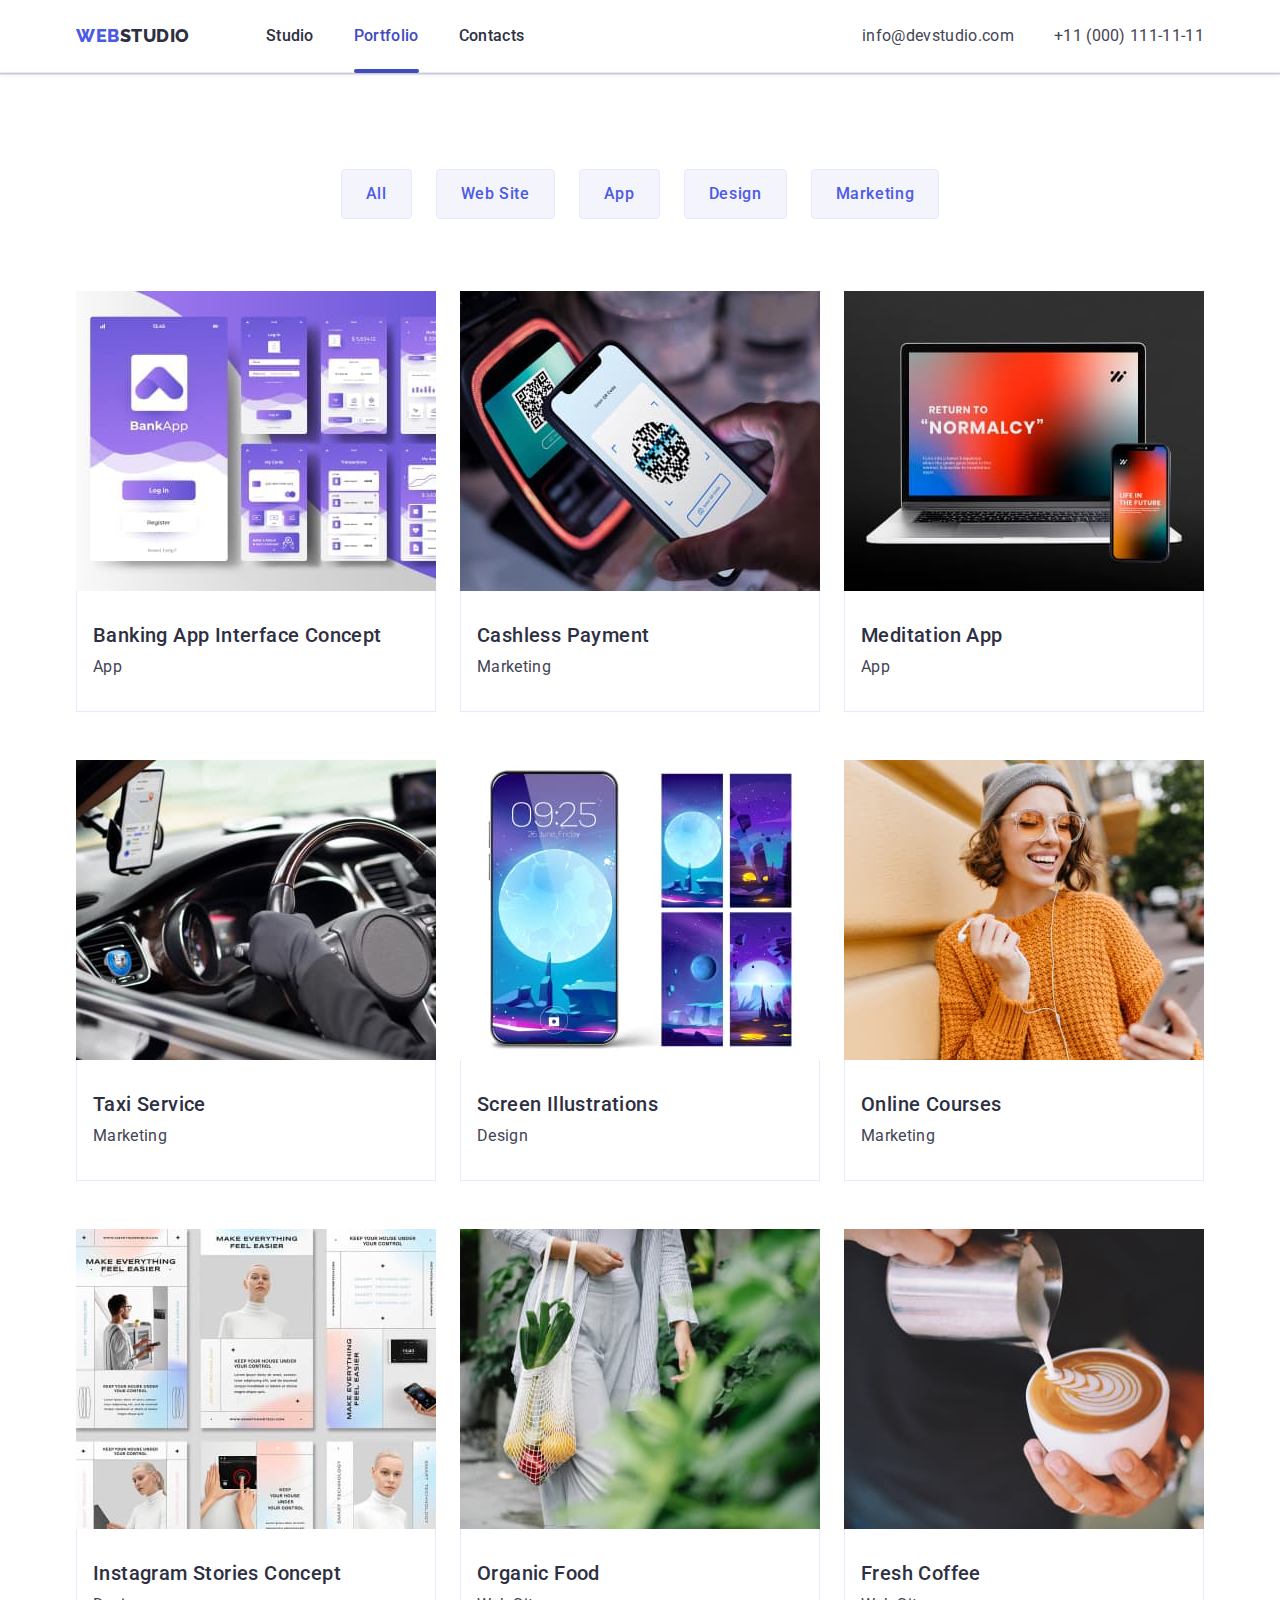
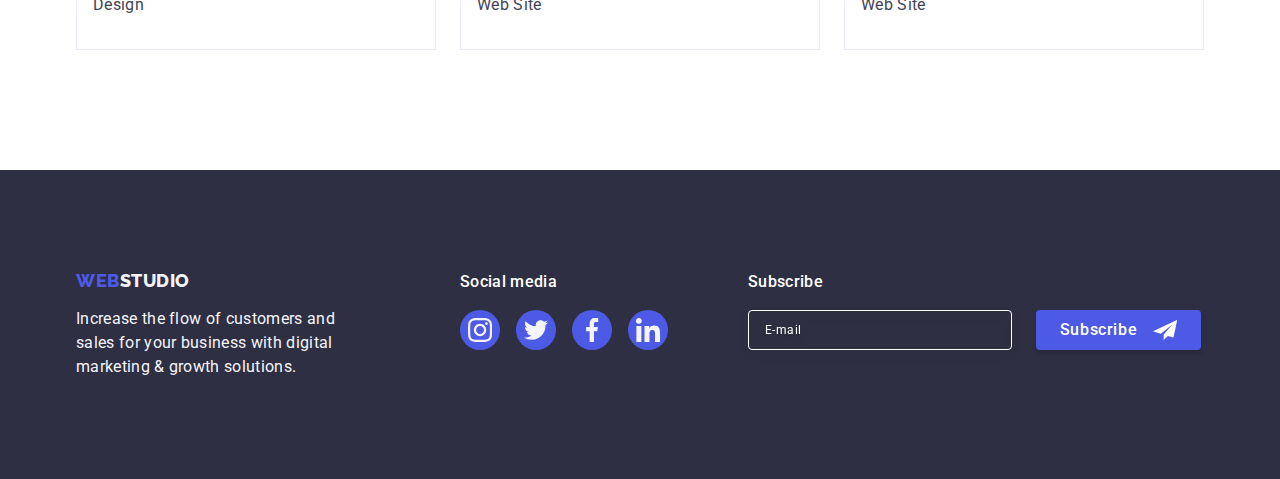
==== portfolio.html @ ffbe1a9c "Initial commit" ====
<!DOCTYPE html>
<html lang="en">
  <head>
    <meta charset="UTF-8" />
    <meta http-equiv="X-UA-Compatible" content="IE=edge" />
    <meta name="viewport" content="width=device-width, initial-scale=1.0" />
    <link rel="preconnect" href="https://fonts.googleapis.com" />
    <link rel="preconnect" href="https://fonts.gstatic.com" crossorigin />
    <link
      href="https://fonts.googleapis.com/css2?family=Raleway:wght@800&family=Roboto:wght@400;500;700&display=swap"
      rel="stylesheet"
    />
    <title>Document</title>
    <link
      rel="stylesheet"
      href="https://cdnjs.cloudflare.com/ajax/libs/modern-normalize/1.0.0/modern-normalize.min.css"
    />
    <link rel="stylesheet" href="./css/style.css" />
  </head>
  <body>
    <!-- Header -->
    <header class="page-header">
      <div class="header-container container">
        <nav class="menu-nav">
          <a href="./index.html" class="logo link"
            >Web<span class="logo-right-part">Studio</span></a
          >
          <ul class="menu list">
            <li>
              <a href="./index.html" class="nav-list link">Studio</a>
            </li>
            <li>
              <a href="./portfolio.html" class="nav-list link active-page"
                >Portfolio</a
              >
            </li>
            <li>
              <a href="" class="nav-list link">Contacts</a>
            </li>
          </ul>
        </nav>
        <!-- Address Contacts -->
        <address class="address-nav-list">
          <ul class="address-menu list">
            <li>
              <a href="mailto:info@devstudio.com" class="address-nav-link link"
                >info@devstudio.com</a
              >
            </li>
            <li>
              <a href="tel:+110001111111" class="address-nav-link link"
                >+11 (000) 111-11-11</a
              >
            </li>
          </ul>
        </address>
      </div>
    </header>

    <!-- Main content -->
    <main>
      <!-- Portfolio main section -->
      <section class="main-section">
        <div class="container">
          <h1 class="visually-hidden">Our Projects</h1>
          <ul class="list list-btn">
            <li>
              <button type="button" class="portfolio-button">All</button>
            </li>
            <li>
              <button type="button" class="portfolio-button">Web Site</button>
            </li>
            <li>
              <button type="button" class="portfolio-button">App</button>
            </li>
            <li>
              <button type="button" class="portfolio-button">Design</button>
            </li>
            <li>
              <button type="button" class="portfolio-button">Marketing</button>
            </li>
          </ul>
          <ul class="projects-list list">
            <li class="portfolio-project-card">
              <a class="project-list link" href="">
                <div class="portfolio-project-card-img-container">
                  <img
                    src="./images/portfolio-1-bank-app-photo.jpg"
                    alt="Banking App Interface Concept"
                    width="360"
                  />
                  <p class="portfolio-project-card-img-overlay">
                    14 Stylish and User-Friendly App Design Concepts · Task
                    Manager App · Calorie Tracker App · Exotic Fruit Ecommerce
                    App · Cloud Storage App
                  </p>
                </div>

                <div class="portfolio-project-card-container">
                  <h2 class="project-title">Banking App Interface Concept</h2>
                  <p class="project-desc">App</p>
                </div>
              </a>
            </li>
            <li class="portfolio-project-card">
              <a class="project-list link" href="">
                <div class="portfolio-project-card-img-container">
                  <img
                    src="./images/portfolio-2-cashless-payment-photo.jpg"
                    alt="Cashless payment"
                    width="360"
                  />
                  <p class="portfolio-project-card-img-overlay">
                    14 Stylish and User-Friendly App Design Concepts · Task
                    Manager App · Calorie Tracker App · Exotic Fruit Ecommerce
                    App · Cloud Storage App
                  </p>
                </div>

                <div class="portfolio-project-card-container">
                  <h2 class="project-title">Cashless Payment</h2>
                  <p class="project-desc">Marketing</p>
                </div>
              </a>
            </li>
            <li class="portfolio-project-card">
              <a class="project-list link" href="">
                <div class="portfolio-project-card-img-container">
                  <img
                    src="./images/portfolio-3-meditation-app-photo.jpg"
                    alt="Meditation app"
                    width="360"
                  />
                  <p class="portfolio-project-card-img-overlay">
                    14 Stylish and User-Friendly App Design Concepts · Task
                    Manager App · Calorie Tracker App · Exotic Fruit Ecommerce
                    App · Cloud Storage App
                  </p>
                </div>

                <div class="portfolio-project-card-container">
                  <h2 class="project-title">Meditation App</h2>
                  <p class="project-desc">App</p>
                </div>
              </a>
            </li>
            <li class="portfolio-project-card">
              <a class="project-list link" href="">
                <div class="portfolio-project-card-img-container">
                  <img
                    src="./images/portfolio-4-taxi-service-photo.jpg"
                    alt="Taxi service photo"
                    width="360"
                  />
                  <p class="portfolio-project-card-img-overlay">
                    14 Stylish and User-Friendly App Design Concepts · Task
                    Manager App · Calorie Tracker App · Exotic Fruit Ecommerce
                    App · Cloud Storage App
                  </p>
                </div>

                <div class="portfolio-project-card-container">
                  <h2 class="project-title">Taxi Service</h2>
                  <p class="project-desc">Marketing</p>
                </div>
              </a>
            </li>
            <li class="portfolio-project-card">
              <a class="project-list link" href="">
                <div class="portfolio-project-card-img-container">
                  <img
                    src="./images/portfolio-5-screen-illustration-photo.jpg"
                    alt="Mobile screens illustration"
                    width="360"
                  />
                  <p class="portfolio-project-card-img-overlay">
                    14 Stylish and User-Friendly App Design Concepts · Task
                    Manager App · Calorie Tracker App · Exotic Fruit Ecommerce
                    App · Cloud Storage App
                  </p>
                </div>

                <div class="portfolio-project-card-container">
                  <h2 class="project-title">Screen Illustrations</h2>
                  <p class="project-desc">Design</p>
                </div>
              </a>
            </li>
            <li class="portfolio-project-card">
              <a class="project-list link" href="">
                <div class="portfolio-project-card-img-container">
                  <img
                    src="./images/portfolio-6-online-courses-photo.jpg"
                    alt="online courses"
                    width="360"
                  />
                  <p class="portfolio-project-card-img-overlay">
                    14 Stylish and User-Friendly App Design Concepts · Task
                    Manager App · Calorie Tracker App · Exotic Fruit Ecommerce
                    App · Cloud Storage App
                  </p>
                </div>

                <div class="portfolio-project-card-container">
                  <h2 class="project-title">Online Courses</h2>
                  <p class="project-desc">Marketing</p>
                </div>
              </a>
            </li>
            <li class="portfolio-project-card">
              <a class="project-list link" href="">
                <div class="portfolio-project-card-img-container">
                  <img
                    src="./images/portfolio-7-instagram-stories-concept.jpg"
                    alt="instagram stories concept"
                    width="360"
                  />
                  <p class="portfolio-project-card-img-overlay">
                    14 Stylish and User-Friendly App Design Concepts · Task
                    Manager App · Calorie Tracker App · Exotic Fruit Ecommerce
                    App · Cloud Storage App
                  </p>
                </div>

                <div class="portfolio-project-card-container">
                  <h2 class="project-title">Instagram Stories Concept</h2>
                  <p class="project-desc">Design</p>
                </div>
              </a>
            </li>
            <li class="portfolio-project-card">
              <a class="project-list link" href="">
                <div class="portfolio-project-card-img-container">
                  <img
                    src="./images/portfolio-8-organic-food.jpg"
                    alt="Organic Food"
                    width="360"
                  />
                  <p class="portfolio-project-card-img-overlay">
                    14 Stylish and User-Friendly App Design Concepts · Task
                    Manager App · Calorie Tracker App · Exotic Fruit Ecommerce
                    App · Cloud Storage App
                  </p>
                </div>

                <div class="portfolio-project-card-container">
                  <h2 class="project-title">Organic Food</h2>
                  <p class="project-desc">Web Site</p>
                </div>
              </a>
            </li>
            <li class="portfolio-project-card">
              <a class="project-list link" href="">
                <div class="portfolio-project-card-img-container">
                  <img
                    src="./images/portfolio-9-fresh-coffee.jpg"
                    alt="Fresh Coffee"
                    width="360"
                  />
                  <p class="portfolio-project-card-img-overlay">
                    14 Stylish and User-Friendly App Design Concepts · Task
                    Manager App · Calorie Tracker App · Exotic Fruit Ecommerce
                    App · Cloud Storage App
                  </p>
                </div>

                <div class="portfolio-project-card-container">
                  <h2 class="project-title">Fresh Coffee</h2>
                  <p class="project-desc">Web Site</p>
                </div>
              </a>
            </li>
          </ul>
        </div>
      </section>
    </main>

    <!-- ========== Footer ========== -->

    <footer class="footer">
      <div class="container footer-container">
        <div class="footer-logo-div">
          <a href="./index.html" class="footer-logo logo link"
            >Web<span class="footer-logo-right-part">Studio</span></a
          >
          <p class="footer-text">
            Increase the flow of customers and sales for your business with
            digital marketing & growth solutions.
          </p>
        </div>
        <!-- ========== Footer social link =========== -->
        <div class="footer-social-media">
          <p class="footer-text-social">Social media</p>
          <ul class="footer-social-link-list list link">
            <li class="footer-social-link-item">
              <a href="" class="footer-social-link-icon">
                <svg
                  class="footer-social-icon"
                  aria-label="instagramm-icon"
                  width="24"
                  height="24"
                >
                  <use href="./images/icons.svg#icon-instagram"></use>
                </svg>
              </a>
            </li>
            <li class="footer-social-link-item">
              <a href="" class="footer-social-link-icon">
                <svg
                  class="footer-social-icon"
                  aria-label="twitter-icon"
                  width="24"
                  height="24"
                >
                  <use href="./images/icons.svg#icon-twitter"></use>
                </svg>
              </a>
            </li>
            <li class="footer-social-link-item">
              <a href="" class="footer-social-link-icon">
                <svg
                  class="footer-social-icon"
                  aria-label="facebook-icon"
                  width="24"
                  height="24"
                >
                  <use href="./images/icons.svg#icon-facebook"></use>
                </svg>
              </a>
            </li>
            <li class="footer-social-link-item">
              <a href="" class="footer-social-link-icon">
                <svg
                  class="footer-social-icon"
                  aria-label="linkedin-icon"
                  width="24"
                  height="24"
                >
                  <use href="./images/icons.svg#icon-linkedin"></use>
                </svg>
              </a>
            </li>
          </ul>
        </div>
        <div class="footer-subscribe">
          <p class="footer-subscribe-title">Subscribe</p>
          <form class="footer-subscribe-form">
            <label class="footer-subscribe-label" for="user-subscribe">
              <input
                class="footer-subscribe-input"
                type="email"
                id="user-subscribe"
                placeholder="E-mail"
                name="user-subscribe"
              />
            </label>
            <button class="button subscribe-button" type="submit">
              Subscribe
              <svg class="subscribe-button-icon" width="24" height="24">
                <use href="./images/icons.svg#icon-send"></use>
              </svg>
            </button>
          </form>
        </div>
      </div>
    </footer>
    <script src="./js/modal.js"></script>
  </body>
</html>
---- css/style.css ----
:root {
  --main-font: 'Roboto', sans-serif;
  --secondary-font: ;
  --logo-colour: #4d5ae5;
  --logo-right-part: #2e2f42;
  --nav-list-color: #2e2f42;
  --color-nav-list-hover: #404bbf;
  --color-nav-list-focus: #404bbf;
  --color-address-nav-link: #434455;
  --color-address-nav-link-hover: #404bbf;
  --color-address-nav-link-focus: #404bbf;
  --background-color: #ffffff;
  --background-color-hero: #2e2f42;
  --title-color: #2e2f42;
  --button-background-color: #f4f4fd;
  --button-text-color: #4d5ae5;
  --portfolio-button-hover-focus-color: #ffffff;
  --portfolio-button-hover-focus-background-color: #404bbf;
  --portfolio-button-boader-color: #e7e9fc;
  --icon-background-colour: #f4f4fd;
  --social-link-background-colour: #4d5ae5;
  --social-link-icon-colour: #f4f4fd;
  --customer-section-title-colour: #2e2f42;
  --customer-section-icon-color: #8e8f99;
  --footer-text-social-color: #ffffff;
  --footer-social-link-color: #f4f4fd;
  --overlay-text-color: #f4f4fd;
  --accent-color: #4d5ae5;
  --label-color: #8e8f99;
}

body {
  font-family: 'Roboto', sans-serif;
  color: var(--color-address-nav-link);
  background-color: var(--background-color);
}

* {
  margin: 0;
}
body {
  margin: 0;
  display: block;
}

.container {
  width: 1158px;
  margin: 0 auto;
  padding-left: 15px;
  padding-right: 15px;
}

img {
  display: block;
}
/*=============== Header =============== */

.page-header {
  border-bottom: 1px solid #e7e9fc;
  box-shadow: 0px 2px 1px rgba(46, 47, 66, 0.08),
    0px 1px 1px rgba(46, 47, 66, 0.16), 0px 1px 6px rgba(46, 47, 66, 0.08);
}

.header-container {
  display: flex;
  align-items: center;
  justify-content: space-between;
}

/* Logo */
.logo {
  color: var(--logo-colour);
  font-family: 'Raleway', sans-serif;
  font-weight: 800;
  font-size: 18px;
  line-height: 1.17;
  letter-spacing: 0.03em;
  text-transform: uppercase;
  margin-right: 76px;
}
.logo-right-part {
  color: var(--logo-right-part);
}

/* Navigation list */

.menu {
  display: flex;
  gap: 40px;
  padding-left: 0;
  margin-top: 0;
  margin-bottom: 0;
}

.menu-nav {
  display: flex;
  align-items: center;
}

.link {
  text-decoration: none;
}

.list {
  list-style: none;
}

.nav-list {
  display: block;
  padding: 24px 0;
  font-weight: 500;
  font-size: 16px;
  line-height: 1.5;
  letter-spacing: 0.02em;
  color: var(--nav-list-color);
  transition: color 250ms cubic-bezier(0.4, 0, 0.2, 1);
}

.nav-list:hover {
  color: var(--color-nav-list-hover);
}

.nav-list:focus {
  color: var(--color-nav-list-focus);
}
.active-page {
  position: relative;
  color: #404bbf;
  transition: color 250ms cubic-bezier(0.4, 0, 0.2, 1);
}
.active-page::after {
  position: absolute;
  content: '';
  display: block;
  background-color: #404bbf;
  height: 4px;
  width: 100%;
  border-radius: 2px;
  left: 0;
  height: 4px;
  bottom: -1px;
}

/* Address navigation section */

.address-nav-list {
  font-style: normal;
  margin-left: auto;
}

.address-menu {
  display: flex;
  gap: 40px;
  margin-top: 0;
  margin-bottom: 0;
  padding-left: 0;
}

.address-nav-link {
  font-size: 16px;
  line-height: 1.5;
  letter-spacing: 0.02em;
  color: var(--color-address-nav-link);
  transition: color 250ms cubic-bezier(0.4, 0, 0.2, 1);
}

.address-nav-link:hover {
  color: var(--color-address-nav-link-hover);
}

.address-nav-link:focus {
  color: var(--color-address-nav-link-focus);
}

/* =========== MAIN CONTENT START========== */

/* ----- Hero section 1 start ----- */
.hero-section {
  background-color: var(--background-color-hero);
  padding: 188px 0;
  background-image: linear-gradient(
      rgba(46, 47, 66, 0.7),
      rgba(46, 47, 66, 0.7)
    ),
    url(../images/people-office.jpg);
  max-width: 1440px;
  background-repeat: no-repeat;
  background-position: center;
  background-size: cover;
  margin-left: auto;
  margin-right: auto;
}
.main-title {
  max-width: 496px;
  font-size: 56px;
  line-height: 1.07;
  text-align: center;
  letter-spacing: 0.02em;
  color: #ffffff;
  margin-left: auto;
  margin-right: auto;
  margin-top: 0;
  margin-bottom: 48px;
}
.button {
  display: block;
  margin: auto;
  min-width: 169px;
  height: 56px;
  border: none;
  background-color: #4d5ae5;
  border-radius: 4px;
  box-shadow: 0px 4px 4px rgba(0, 0, 0, 0.15);
  font-family: 'Roboto', sans-serif;
  font-weight: 500;
  font-size: 16px;
  line-height: 1.5;
  letter-spacing: 0.04em;
  color: #ffffff;
  cursor: pointer;
  transition: background-color 250ms cubic-bezier(0.4, 0, 0.2, 1);
}

.button:hover,
.button:focus {
  background-color: #404bbf;
}

/* ========== Section 2 - start ========== */

.visually-hidden {
  position: absolute;
  width: 1px;
  height: 1px;
  margin: -1px;
  border: 0;
  padding: 0;
  white-space: nowrap;
  clip-path: inset(100%);
  clip: rect(0 0 0 0);
  overflow: hidden;
}
.features {
  padding: 120px 0;
  gap: 24px;
}

.features-list {
  display: flex;
  padding: 0;
  gap: 24px;
  justify-content: center;
  margin: auto;
}

.feature-list {
  margin-bottom: 8px;
  font-weight: 500;
  font-size: 20px;
  line-height: 1.2;
  letter-spacing: 0.02em;
  color: var(--title-color);
}

.feature-list-desc {
  line-height: 1.5;
  letter-spacing: 0.02em;
}

.feature-list-text-width {
  width: calc((100% - 48px) / 3);
}

.features-list-icon {
  display: flex;
  align-items: center;
  justify-content: center;
  height: 112px;
  margin-bottom: 8px;
  border-radius: 4px;
  background-color: var(--icon-background-colour);
}

/* ========== Section 3 - start ==========*/
.work-examples {
  padding-bottom: 120px;
}
.what-are-we-doing {
  margin-bottom: 72px;
  margin-top: 0;
  font-size: 36px;
  line-height: 1.11;
  text-align: center;
  letter-spacing: 0.02em;
  text-transform: capitalize;
  color: var(--title-color);
}
.work-examples-list {
  display: flex;
  gap: 24px;
  margin-top: 0;
  padding-left: 0;
  margin-bottom: 0;
}

.work-example-list-width {
  width: calc((100% - 48px) / 3);
}

/* ========== Section 4 - start ========== */
.team {
  display: flex;
  gap: 24px;
}

.section-team-list {
  background-color: #f4f4fd;
  padding: 120px 0;
}
.section-header-title {
  margin-bottom: 72px;
  margin-top: 0;
  font-size: 36px;
  line-height: 1.11;
  text-align: center;
  letter-spacing: 0.02em;
  text-transform: capitalize;
  color: var(--title-color);
}
.team-list-title {
  text-align: center;
  margin-bottom: 8px;
  font-weight: 500;
  font-size: 20px;
  line-height: 1.2;
  letter-spacing: 0.02em;
  color: var(--title-color);
}

.team {
  padding-left: 0;
  margin-top: 0;
  margin-bottom: 0;
}
.team-list {
  background-color: #ffffff;
  border-radius: 0px 0px 4px 4px;
  flex-basis: calc((100% - 72px) / 4);
  box-shadow: 0px 1px 6px rgba(46, 47, 66, 0.08),
    0px 1px 1px rgba(46, 47, 66, 0.16), 0px 2px 1px rgba(46, 47, 66, 0.08);
}

.title-text {
  padding: 32px 0;
}
.team-list-text {
  text-align: center;
  font-size: 16px;
  line-height: 1.5;
  letter-spacing: 0.02em;
}

/*  ul  */
.social-link-list {
  display: flex;
  margin-top: 8px;
  margin-bottom: 0;
  padding-left: 0;
  align-items: center;
  justify-content: center;
  gap: 24px;
}
/* li  */
.social-link-item {
  width: 40px;
  height: 40px;
}

/* a href */
.social-link-icon {
  display: block;
  width: 100%;
  height: 100%;
  background-color: #4d5ae5;
  border-radius: 50%;
  display: flex;
  align-items: center;
  justify-content: center;
  transition: background-color 250ms cubic-bezier(0.4, 0, 0.2, 1);
}
.social-link-icon:hover {
  background-color: #404bbf;
}
.social-link-icon:focus {
  background-color: #404bbf;
}
/* svg */
.social-icon {
  fill: var(--social-link-icon-colour);
}

/* ========== Section 5 - start ========== */

.customer-section {
  padding-top: 120px;
  padding-bottom: 120px;
}

.customer-section-title {
  font-size: 36px;
  font-weight: 700;
  line-height: 1.1;
  color: var(--customer-section-title-colour);
  margin-bottom: 72px;
  text-align: center;
}
/* --- ul --- */
.customers-list {
  display: flex;
  padding-left: 0;
  gap: 24px;
}

/* --- li --- */
.customer-item {
  width: calc((100% - 120px) / 6);
  height: 88px;
}

/* --- a href --- */
.customer-link-icon {
  display: flex;
  width: 100%;
  height: 100%;
  border: 1px solid #8e8f99;
  border-radius: 4px;
  align-items: center;
  justify-content: center;
  color: var(--customer-section-icon-color);
  transition: border-color 250ms cubic-bezier(0.4, 0, 0.2, 1),
    color 250ms cubic-bezier(0.4, 0, 0.2, 1);
}

.customer-link-icon:hover,
.customer-link-icon:focus {
  border-color: #404bbf;
  color: #404bbf;
}

.customer-icon {
  fill: currentColor;
}
/* ========== Section 5 - end ========== */

/* ============ FOOTER START ========== */
.footer {
  padding: 100px 0;
  background-color: var(--background-color-hero);
  margin-top: 0;
  margin-bottom: 0;
}

.footer-container {
  display: flex;
  align-items: baseline;
}
.footer-logo-right-part {
  color: var(--button-background-color);
}

/* --- logo div --- */
.footer-logo-div {
  margin-right: 120px;
}
.footer-logo {
  display: inline-block;
  margin-bottom: 16px;
  margin-right: 0;
}
.footer-text {
  color: var(--button-background-color);
  font-size: 16px;
  line-height: 24px;
  letter-spacing: 0.02em;
  max-width: 264px;
  margin-top: 0;
  margin-bottom: 0;
}
.footer-social-media {
  margin-right: 80px;
}
.footer-text-social {
  font-weight: 500;
  color: var(--footer-text-social-color);
  margin-bottom: 16px;
  line-height: 1.5;
  letter-spacing: 0.02em;
}

.footer-social-link-icon {
  width: 100%;
  height: 100%;
  background-color: #4d5ae5;
  border-radius: 50%;
  display: flex;
  align-items: center;
  justify-content: center;
  transition: background-color 250ms cubic-bezier(0.4, 0, 0.2, 1);
}

.footer-social-link-icon:hover,
.footer-social-link-icon:focus {
  background-color: #31d0aa;
}

.footer-social-link-list {
  display: flex;
  margin-bottom: 0;
  padding-left: 0;
  align-items: center;
  justify-content: center;
  gap: 16px;
}

.footer-social-link-item {
  height: 40px;
  width: 40px;
}

.footer-social-icon {
  fill: var(--footer-social-link-color);
}
.footer-subscribe-title {
  margin-bottom: 16px;
  font-weight: 500;
  font-size: 16px;
  line-height: 1.5;
  letter-spacing: 0.02em;
  color: var(--background-color);
}
.footer-subscribe-form {
  display: flex;
}
.footer-subscribe-label {
  margin-right: 24px;
}
.footer-subscribe-input {
  width: 264px;
  height: 40px;
  border: 1px solid #ffffff;
  background-color: transparent;
  font-size: 12px;
  line-height: 1.5;
  letter-spacing: 0.04em;
  padding-left: 16px;
  filter: drop-shadow(0px 4px 4px rgba(0, 0, 0, 0.15));
  border-radius: 4px;
  color: var(--background-color);
}
.footer-subscribe-input::placeholder {
  color: var(--background-color);
}
.subscribe-button {
  min-width: 165px;
  height: 40px;
  display: flex;
  justify-content: center;
  align-items: center;
}
.subscribe-button-icon {
  margin-left: 16px;
}
/* ============ FOOTER END ========== */

/* =========== MODAL WINDOW START =========== */
.backdrop {
  position: fixed;
  top: 0;
  left: 0;
  width: 100%;
  height: 100%;
  background-color: rgba(46, 47, 66, 0.4);
  transition: opacity 250ms cubic-bezier(0.4, 0, 0.2, 1),
    visibility 250ms cubic-bezier(0.4, 0, 0.2, 1);
}

.is-hidden {
  opacity: 0;
  visibility: hidden;
  pointer-events: none;
}
.modal {
  width: 408px;
  min-height: 576px;
  padding: 72px 24px 24px 24px;
  background-color: #fcfcfc;
  position: absolute;
  top: 50%;
  left: 50%;
  transform: translate(-50%, -50%);
  box-shadow: 0px 1px 1px rgba(0, 0, 0, 0.14), 0px 1px 3px rgba(0, 0, 0, 0.12),
    0px 2px 1px rgba(0, 0, 0, 0.2);
  border-radius: 4px;
  transition: transform 250ms cubic-bezier(0.4, 0, 0.2, 1);
}
.modal-close-btn {
  background-color: #e7e9fc;
  position: absolute;
  top: 24px;
  right: 24px;
  width: 24px;
  height: 24px;
  border-radius: 50%;
  display: flex;
  align-items: center;
  justify-content: center;
  border: 1px solid rgba(0, 0, 0, 0.1);
  padding: 0;
  cursor: pointer;
  transition: background-color 250ms cubic-bezier(0.4, 0, 0.2, 1),
    border 250ms cubic-bezier(0.4, 0, 0.2, 1);
}

.modal-close-btn:hover,
.modal-close-btn:focus {
  background-color: #404bbf;
  border: none;
  fill: #ffffff;
}

.modal-close-icon {
  transition: fill 250ms cubic-bezier(0.4, 0, 0.2, 1);
}

.form-title {
  font-family: 'Roboto';
  font-style: normal;
  font-weight: 500;
  font-size: 16px;
  line-height: 24px;
  text-align: center;
  letter-spacing: 0.02em;
  color: #2e2f42;
  margin-bottom: 16px;
}

.form-wrapper {
  margin-bottom: 8px;
}

.form-label {
  font-size: 12px;
  line-height: 1.17;
  letter-spacing: 0.04em;
  color: var(--label-color);
  display: block;
  margin-bottom: 4px;
}

.input-wrapper {
  position: relative;
}
.form-input {
  width: 100%;
  height: 40px;
  border: 1px solid rgba(46, 47, 66, 0.4);
  border-radius: 4px;
  padding-left: 38px;
  background-color: transparent;
  outline: transparent;
  transition: border-color 250ms cubic-bezier(0.4, 0, 0.2, 1);
}

.form-input:focus {
  border-color: #4d5ae5;
}
.form-icon {
  position: absolute;
  top: 50%;
  left: 16px;
  fill: #2e2f42;
  transform: translateY(-50%);
  transition: fill 250ms cubic-bezier(0.4, 0, 0.2, 1);
}
.form-input:focus + .form-icon {
  fill: var(--accent-color);
}

.comment-wrapper {
  margin-bottom: 16px;
}

.textarea {
  display: block;
  width: 100%;
  height: 120px;
  font-size: 12px;
  line-height: 1.17;
  letter-spacing: 0.04em;
  color: rgba(46, 47, 66, 0.4);
  border: 1px solid rgba(46, 47, 66, 0.2);
  border-radius: 4px;
  background-color: transparent;
  padding: 8px 16px;
  outline: transparent;
  resize: none;
  transition: border-color 250ms cubic-bezier(0.4, 0, 0.2, 1);
}
.textarea:focus {
  border-color: var(--accent-color);
}
.checkbox-wrapper {
  margin-bottom: 24px;
}

.checkbox-label {
  font-size: 12px;
  line-height: 1.17;
  letter-spacing: 0.04em;
  color: var(--label-color);
}
.fake-checkbox {
  display: inline-flex;
  width: 16px;
  height: 16px;
  border: 1px solid rgba(46, 47, 66, 0.4);
  border-radius: 2px;
  align-items: center;
  justify-content: center;
  fill: transparent;
  padding: 3px 4px;
  margin-right: 8px;
}

.checkbox-icon {
  width: 10px;
  height: 8px;
}

.checkbox:checked + .checkbox-label > .fake-checkbox {
  background-color: var(--color-address-nav-link-focus);
  border: none;
  fill: var(--background-color);
  border-color: var(--color-address-nav-link-focus);
}

.policy-link {
  color: var(--accent-color);
}

/* =========== MODAL WINDOW END =========== */

/* ============== PORTFOLIO START ==============  */

.list-btn {
  display: flex;
  margin-bottom: 72px;
  justify-content: center;
  gap: 24px;
  padding-left: 0;
  margin-top: 0;
}
.main-section {
  padding: 96px 0 120px;
}

.projects-list {
  display: flex;
  flex-wrap: wrap;
  margin-top: 0;
  margin-bottom: 0;
  column-gap: 24px;
  padding-left: 0;
  row-gap: 48px;
}

.project-list {
  display: block;
  transition: box-shadow 250ms cubic-bezier(0.4, 0, 0.2, 1);
}

.project-list:hover,
.project-list:focus {
  box-shadow: 0px 1px 6px rgba(46, 47, 66, 0.08),
    0px 1px 1px rgba(46, 47, 66, 0.16), 0px 2px 1px rgba(46, 47, 66, 0.08);
  transform: translateY(0%);
}

.portfolio-button {
  background-color: var(--button-background-color);
  font-family: 'Roboto', sans-serif;
  font-weight: 500;
  font-size: 16px;
  line-height: 1.5;
  letter-spacing: 0.04em;
  color: var(--button-text-color);
  cursor: pointer;
  padding: 12px 24px;
  border: 1px solid var(--portfolio-button-boader-color);
  border-radius: 4px;
  transition: color 250ms cubic-bezier(0.4, 0, 0.2, 1),
    background-color 250ms cubic-bezier(0.4, 0, 0.2, 1),
    border-color 250ms cubic-bezier(0.4, 0, 0.2, 1),
    box-shadow 250ms cubic-bezier(0.4, 0, 0.2, 1);
}
.portfolio-button:hover,
.portfolio-button:focus {
  color: var(--portfolio-button-hover-focus-color);
  background-color: var(--portfolio-button-hover-focus-background-color);
  border-color: transparent;
  box-shadow: 0px 3px 1px rgba(0, 0, 0, 0.1), 0px 2px 1px rgba(0, 0, 0, 0.08),
    0px 2px 2px rgba(0, 0, 0, 0.12);
}

.portfolio-project-card-container {
  padding: 32px 16px;
  border: 1px solid #e7e9fc;
  border-top: none;
}

.project-title {
  font-weight: 500;
  font-size: 20px;
  line-height: 1.2;
  letter-spacing: 0.02em;
  color: var(--background-color-hero);
  margin-bottom: 8px;
}

.project-desc {
  font-size: 16px;
  line-height: 1.5;
  letter-spacing: 0.02em;
  color: var(--color-address-nav-link);
}
.portfolio-project-card-img-container {
  position: relative;
  overflow: hidden;
}

.portfolio-project-card-img-overlay {
  position: absolute;
  top: 0;
  font-size: 16px;
  line-height: 1.5;
  letter-spacing: 0.02em;
  color: var(--overlay-text-color);
  padding: 40px 32px;
  background-color: #4d5ae5;
  height: 100%;
  width: 100%;
  transform: translateY(100%);
  transition: transform 250ms cubic-bezier(0.4, 0, 0.2, 1);
}

.project-list:hover .portfolio-project-card-img-overlay,
.project-list:focus .portfolio-project-card-img-overlay {
  transform: translateY(0%);
}

/* ============== PORTFOLIO END ==============  */
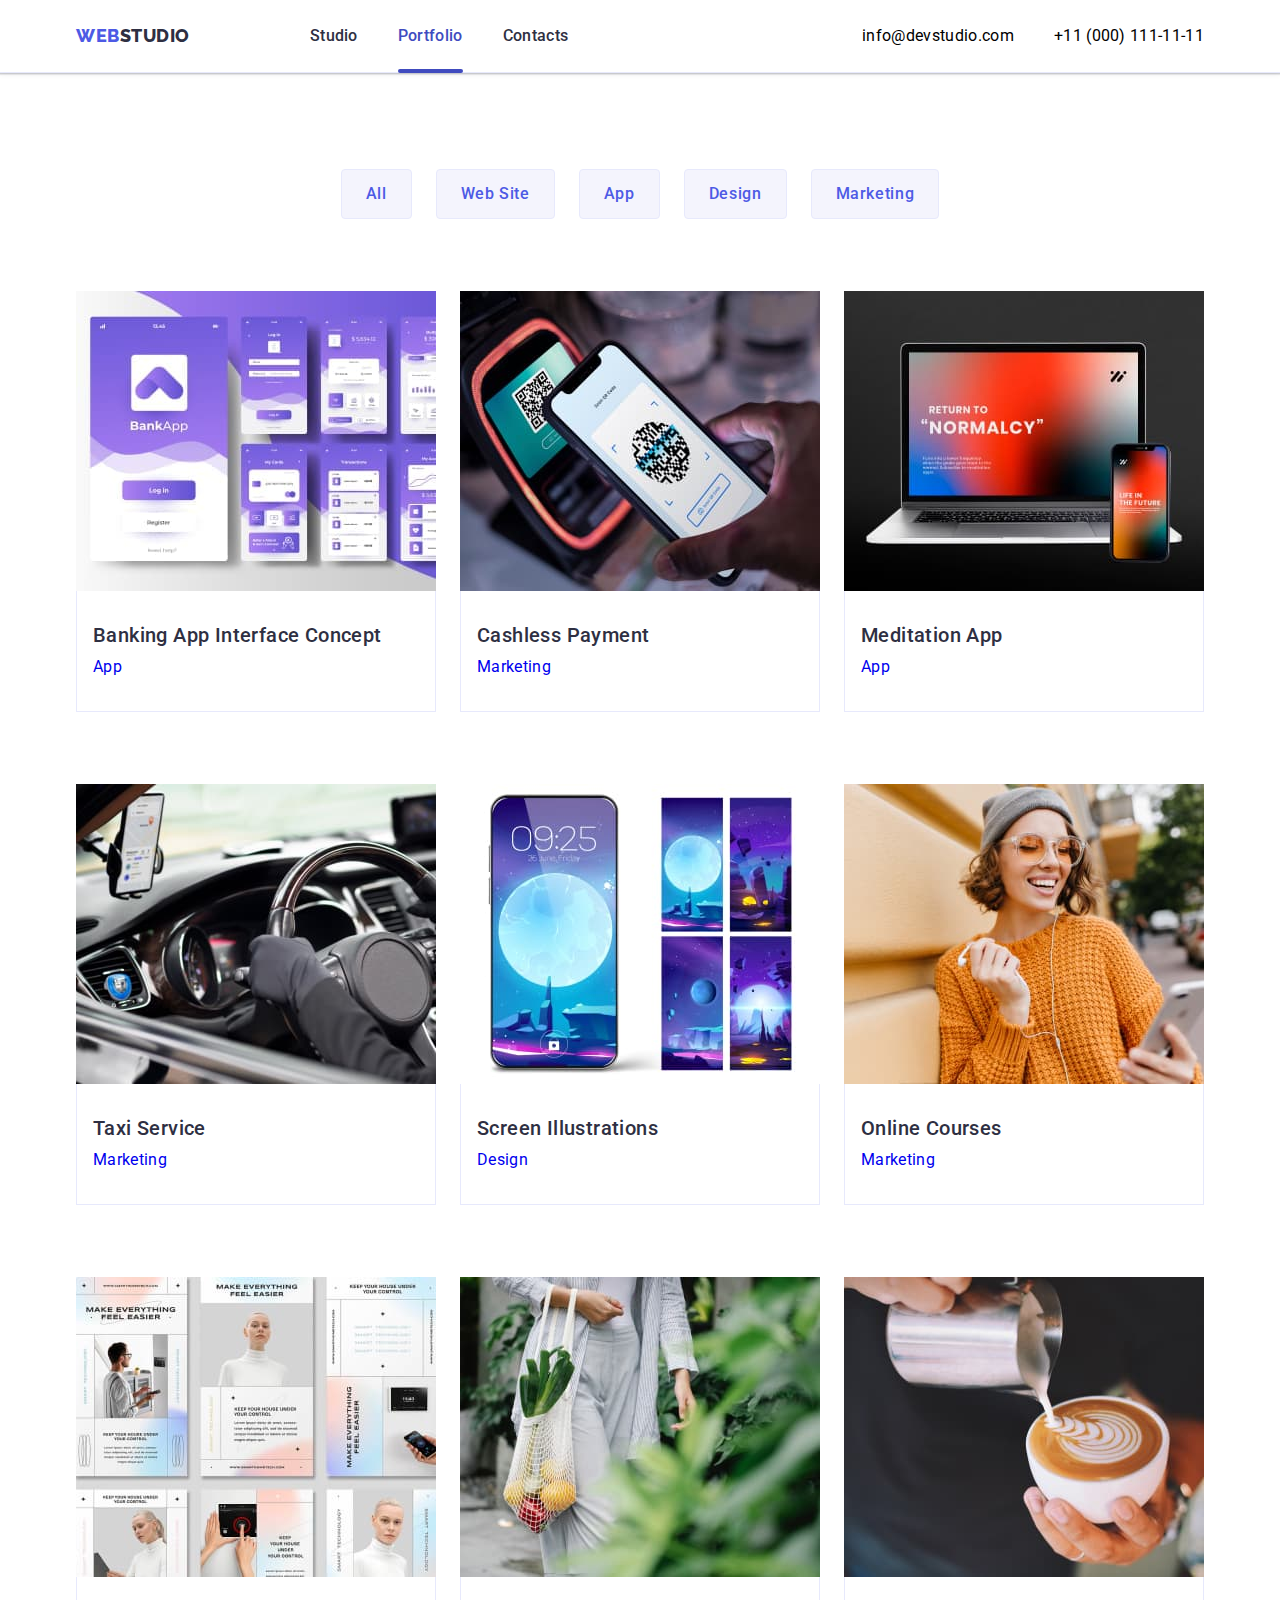
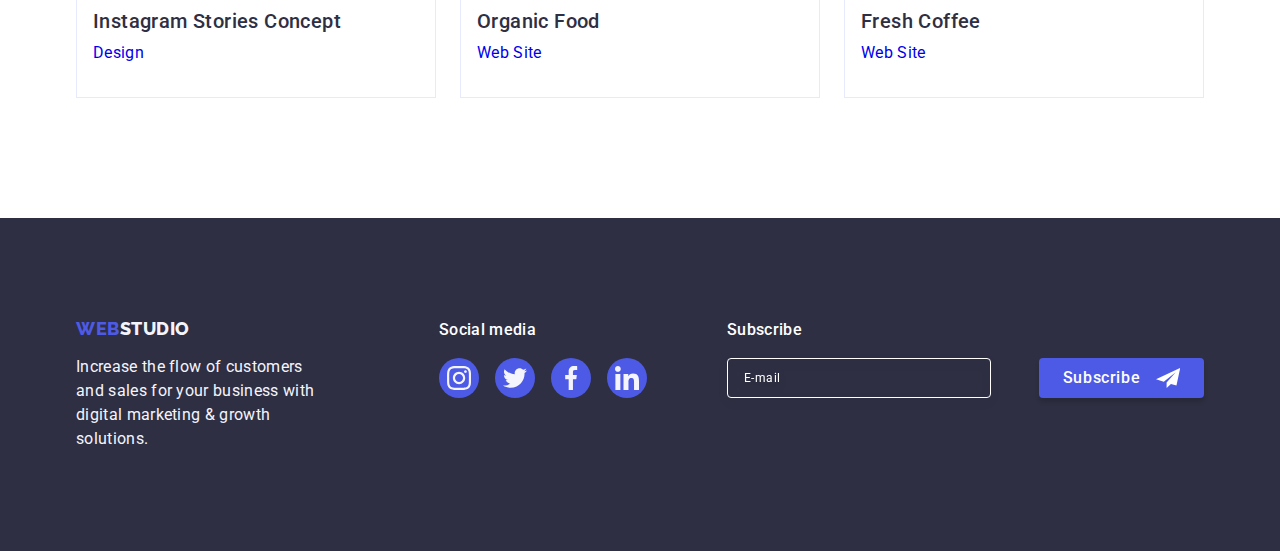
==== commit bca3950f: "update portfolio header section" ====
--- a/portfolio.html
+++ b/portfolio.html
@@ -18,27 +18,36 @@
     <link rel="stylesheet" href="./css/style.css" />
   </head>
   <body>
-    <!-- Header -->
+    <!-- ========== Header ========== -->
     <header class="page-header">
       <div class="header-container container">
         <nav class="menu-nav">
-          <a href="./index.html" class="logo link"
+          <a href="./index.html" class="logo header-logo link"
             >Web<span class="logo-right-part">Studio</span></a
           >
           <ul class="menu list">
             <li>
-              <a href="./index.html" class="nav-list link">Studio</a>
-            </li>
-            <li>
-              <a href="./portfolio.html" class="nav-list link active-page"
-                >Portfolio</a
+              <a href="./index.html" class="nav-list link"
+                >Studio</a
               >
+            </li>
+            <li>
+              <a href="./portfolio.html" class="nav-list link active-page">Portfolio</a>
             </li>
             <li>
               <a href="" class="nav-list link">Contacts</a>
             </li>
           </ul>
         </nav>
+        <button
+          type="button"
+          class="mobile-menu js-open-menu"
+          aria-expanded="false"
+        >
+          <svg class="menu-hamburger" width="32" height="22">
+            <use href="./images/icons.svg#icon-menu-hamburger"></use>
+          </svg>
+        </button>
         <!-- Address Contacts -->
         <address class="address-nav-list">
           <ul class="address-menu list">
@@ -55,7 +64,200 @@
           </ul>
         </address>
       </div>
+
+      <!-- Hamburger mobile menu -->
+
+      <div class="hamburger-mobile-menu js-menu-container">
+        <div class="container hamburger-menu-container">
+          <button class="hamburger-menu-close-btn js-close-menu">
+            <svg class="hamburger-menu-close-icon" width="24" height="24">
+              <use href="./images/icons.svg#icon-close"></use>
+            </svg>
+          </button>
+          <div class="nav-ham">
+            <ul class="hamburger-menu list">
+              <li>
+                <a
+                  href="./index.html"
+                  class="hamburger-nav-list link ham-active-page"
+                  >Studio</a
+                >
+              </li>
+              <li>
+                <a href="./portfolio.html" class="hamburger-nav-list link"
+                  >Portfolio</a
+                >
+              </li>
+              <li>
+                <a href="" class="hamburger-nav-list link">Contacts</a>
+              </li>
+            </ul>
+          </div>
+          <!-- <nav class="hamburger-menu-nav">
+            <a href="./index.html" class="ham-logo logo link"
+              >Web<span class="logo-right-part">Studio</span></a
+            >
+            <ul class="hamburger-menu list">
+              <li>
+                <a
+                  href="./index.html"
+                  class="hamburger-nav-list link ham-active-page"
+                  >Studio</a
+                >
+              </li>
+              <li>
+                <a href="./portfolio.html" class="hamburger-nav-list link"
+                  >Portfolio</a
+                >
+              </li>
+              <li>
+                <a href="" class="hamburger-nav-list link">Contacts</a>
+              </li>
+            </ul>
+          </nav> -->
+          <div class="address-ham">
+            <ul class="hamburger-address-menu list">
+              <li>
+                <a
+                  href="mailto:info@devstudio.com"
+                  class="hamburger-address-nav-link link hamburger-address-nav-link-mail"
+                  >info@devstudio.com</a
+                >
+              </li>
+              <li>
+                <a
+                  href="tel:+110001111111"
+                  class="hamburger-address-nav-link link hamburger-address-nav-link-tel"
+                  >+11 (000) 111-11-11</a
+                >
+              </li>
+            </ul>
+          </address>
+
+          <ul class="hamburger-social-link-list list link">
+            <li class="hamburger-social-link-item">
+              <a href="" class="hamburger-social-link-icon">
+                <svg
+                  class="hamburger-social-icon"
+                  aria-label="instagramm-icon"
+                  width="16"
+                  height="16"
+                >
+                  <use href="./images/icons.svg#icon-instagram"></use>
+                </svg>
+              </a>
+            </li>
+            <li class="hamburger-social-link-item">
+              <a href="" class="hamburger-social-link-icon">
+                <svg
+                  class="hamburger-social-icon"
+                  aria-label="twitter-icon"
+                  width="16"
+                  height="16"
+                >
+                  <use href="./images/icons.svg#icon-twitter"></use>
+                </svg>
+              </a>
+            </li>
+            <li class="hamburger-social-link-item">
+              <a href="" class="hamburger-social-link-icon">
+                <svg
+                  class="hamburger-social-icon"
+                  aria-label="facebook-icon"
+                  width="16"
+                  height="16"
+                >
+                  <use href="./images/icons.svg#icon-facebook"></use>
+                </svg>
+              </a>
+            </li>
+            <li class="hamburger-social-link-item">
+              <a href="" class="hamburger-social-link-icon">
+                <svg
+                  class="hamburger-social-icon"
+                  aria-label="linkedin-icon"
+                  width="16"
+                  height="16"
+                >
+                  <use href="./images/icons.svg#icon-linkedin"></use>
+                </svg>
+              </a>
+            </li>
+          </ul>
+          </div>
+          <!-- <address class="hamburger-address-nav-list">
+            <ul class="hamburger-address-menu list">
+              <li>
+                <a
+                  href="mailto:info@devstudio.com"
+                  class="hamburger-address-nav-link link hamburger-address-nav-link-mail"
+                  >info@devstudio.com</a
+                >
+              </li>
+              <li>
+                <a
+                  href="tel:+110001111111"
+                  class="hamburger-address-nav-link link hamburger-address-nav-link-tel"
+                  >+11 (000) 111-11-11</a
+                >
+              </li>
+            </ul>
+          </address>
+
+          <ul class="hamburger-social-link-list list link">
+            <li class="hamburger-social-link-item">
+              <a href="" class="hamburger-social-link-icon">
+                <svg
+                  class="hamburger-social-icon"
+                  aria-label="instagramm-icon"
+                  width="16"
+                  height="16"
+                >
+                  <use href="./images/icons.svg#icon-instagram"></use>
+                </svg>
+              </a>
+            </li>
+            <li class="hamburger-social-link-item">
+              <a href="" class="hamburger-social-link-icon">
+                <svg
+                  class="hamburger-social-icon"
+                  aria-label="twitter-icon"
+                  width="16"
+                  height="16"
+                >
+                  <use href="./images/icons.svg#icon-twitter"></use>
+                </svg>
+              </a>
+            </li>
+            <li class="hamburger-social-link-item">
+              <a href="" class="hamburger-social-link-icon">
+                <svg
+                  class="hamburger-social-icon"
+                  aria-label="facebook-icon"
+                  width="16"
+                  height="16"
+                >
+                  <use href="./images/icons.svg#icon-facebook"></use>
+                </svg>
+              </a>
+            </li>
+            <li class="hamburger-social-link-item">
+              <a href="" class="hamburger-social-link-icon">
+                <svg
+                  class="hamburger-social-icon"
+                  aria-label="linkedin-icon"
+                  width="16"
+                  height="16"
+                >
+                  <use href="./images/icons.svg#icon-linkedin"></use>
+                </svg>
+              </a>
+            </li>
+          </ul> -->
+        </div>
+      </div>
     </header>
+
 
     <!-- Main content -->
     <main>
--- a/css/style.css
+++ b/css/style.css
@@ -1,71 +1,95 @@
 :root {
   --main-font: 'Roboto', sans-serif;
-  --secondary-font: ;
+  --background-color: #ffffff;
+  --footer-text-social-color: #ffffff;
+  --portfolio-button-hover-focus-color: #ffffff;
+
+  --main-title-color: #2e2f42;
+
+  --nav-list-color: #2e2f42;
+  --background-color-hero: #2e2f42;
+  --customer-section-title-colour: #2e2f42;
+  --title-color: #2e2f42;
+
+  --accent-color: #4d5ae5;
   --logo-colour: #4d5ae5;
-  --logo-right-part: #2e2f42;
-  --nav-list-color: #2e2f42;
+  --button-text-color: #4d5ae5;
+  --social-link-background-colour: #4d5ae5;
+
   --color-nav-list-hover: #404bbf;
   --color-nav-list-focus: #404bbf;
-  --color-address-nav-link: #434455;
   --color-address-nav-link-hover: #404bbf;
   --color-address-nav-link-focus: #404bbf;
-  --background-color: #ffffff;
-  --background-color-hero: #2e2f42;
-  --title-color: #2e2f42;
+  --portfolio-button-hover-focus-background-color: #404bbf;
+
+  --secondary-text-color: #434455;
+
+  --second-background-color: #f4f4fd;
   --button-background-color: #f4f4fd;
-  --button-text-color: #4d5ae5;
-  --portfolio-button-hover-focus-color: #ffffff;
-  --portfolio-button-hover-focus-background-color: #404bbf;
-  --portfolio-button-boader-color: #e7e9fc;
   --icon-background-colour: #f4f4fd;
-  --social-link-background-colour: #4d5ae5;
   --social-link-icon-colour: #f4f4fd;
-  --customer-section-title-colour: #2e2f42;
-  --customer-section-icon-color: #8e8f99;
-  --footer-text-social-color: #ffffff;
   --footer-social-link-color: #f4f4fd;
   --overlay-text-color: #f4f4fd;
-  --accent-color: #4d5ae5;
+
   --label-color: #8e8f99;
+  --customer-section-icon-color: #8e8f99;
+
+  --portfolio-button-boader-color: #e7e9fc;
 }
 
 body {
   font-family: 'Roboto', sans-serif;
   color: var(--color-address-nav-link);
   background-color: var(--background-color);
+  margin: 0;
+  display: block;
 }
 
 * {
   margin: 0;
 }
-body {
-  margin: 0;
-  display: block;
+ul,
+ol {
+  padding: 0;
 }
 
 .container {
-  width: 1158px;
-  margin: 0 auto;
-  padding-left: 15px;
-  padding-right: 15px;
+  width: 100%;
+  padding-left: 16px;
+  padding-right: 16px;
+}
+@media screen and (min-width: 428px) {
+  .container {
+    max-width: 428px;
+    margin: 0 auto;
+  }
+}
+@media screen and (min-width: 768px) {
+  .container {
+    max-width: 768px;
+  }
+}
+@media screen and (min-width: 1158px) {
+  .container {
+    max-width: 1158px;
+    padding-left: 15px;
+    padding-right: 15px;
+  }
 }
 
 img {
   display: block;
 }
+
+.link {
+  text-decoration: none;
+}
+
+.list {
+  list-style: none;
+}
+
 /*=============== Header =============== */
-
-.page-header {
-  border-bottom: 1px solid #e7e9fc;
-  box-shadow: 0px 2px 1px rgba(46, 47, 66, 0.08),
-    0px 1px 1px rgba(46, 47, 66, 0.16), 0px 1px 6px rgba(46, 47, 66, 0.08);
-}
-
-.header-container {
-  display: flex;
-  align-items: center;
-  justify-content: space-between;
-}
 
 /* Logo */
 .logo {
@@ -76,108 +100,171 @@
   line-height: 1.17;
   letter-spacing: 0.03em;
   text-transform: uppercase;
-  margin-right: 76px;
 }
 .logo-right-part {
-  color: var(--logo-right-part);
-}
-
-/* Navigation list */
+  color: var(--main-title-color);
+}
 
 .menu {
-  display: flex;
+  display: none;
+}
+.address-nav-list {
+  display: none;
+}
+
+.header-container {
+  display: flex;
+  justify-content: space-between;
+  align-items: center;
+}
+
+.page-header {
+  padding-top: 24px;
+  padding-bottom: 22px;
+  border-bottom: 1px solid #e7e9fc;
+  box-shadow: 0px 2px 1px rgba(46, 47, 66, 0.08),
+    0px 1px 1px rgba(46, 47, 66, 0.16), 0px 1px 6px rgba(46, 47, 66, 0.08);
+}
+
+.menu-hamburger {
+  stroke: var(--main-title-color);
+}
+
+.mobile-menu {
+  border: none;
+  background-color: transparent;
+  padding: 0;
+  line-height: 0;
+}
+.hamburger-mobile-menu {
+  position: fixed;
+  top: 0;
+  left: 0;
+  width: 100%;
+  height: 100%;
+  background-color: var(--background-color);
+  opacity: 0;
+  visibility: hidden;
+  pointer-events: none;
+}
+
+.hamburger-mobile-menu.is-open {
+  opacity: 1;
+  visibility: visible;
+  pointer-events: auto;
+}
+
+.hamburger-menu-container {
+  position: relative;
+  padding-top: 80px;
+  padding-left: 40px;
+  padding-bottom: 40px;
+  height: 100%;
+  display: flex;
+  flex-direction: column;
+  justify-content: space-between;
+}
+.hamburger-menu-close-btn {
+  position: absolute;
+  top: 24px;
+  right: 24px;
+  display: flex;
+  align-items: center;
+  justify-content: center;
+  padding: 0;
+  width: 24px;
+  height: 24px;
+  border-radius: 50%;
+  background: var(--background-color);
+  border: 1px solid rgb(46, 47, 66, 0.1);
+}
+
+.hamburger-menu-close-icon {
+  width: 8px;
+  height: 8px;
+}
+
+.ham-logo {
+  display: none;
+}
+.hamburger-menu {
+  display: flex;
+  flex-direction: column;
+  justify-content: space-between;
   gap: 40px;
-  padding-left: 0;
-  margin-top: 0;
-  margin-bottom: 0;
-}
-
-.menu-nav {
-  display: flex;
-  align-items: center;
-}
-
-.link {
-  text-decoration: none;
-}
-
-.list {
-  list-style: none;
-}
-
-.nav-list {
-  display: block;
-  padding: 24px 0;
+}
+
+.hamburger-nav-list {
+  color: #2e2f42;
+  font-weight: 700;
+  font-size: 36px;
+  line-height: 40px;
+  letter-spacing: 0.02em;
+  text-transform: capitalize;
+}
+.ham-active-page {
+  color: var(--accent-color);
+}
+
+.hamburger-address-menu {
+  display: flex;
+  flex-direction: column-reverse;
+  font-style: normal;
+  gap: 40px;
+  margin-bottom: 48px;
+}
+
+.hamburger-address-nav-link-tel {
+  color: var(--accent-color);
+  font-weight: 700;
+  font-size: 36px;
+  line-height: 40px;
+  letter-spacing: 0.02em;
+  text-transform: capitalize;
+}
+
+.hamburger-address-nav-link-mail {
+  color: var(--address-nav-link);
   font-weight: 500;
-  font-size: 16px;
-  line-height: 1.5;
-  letter-spacing: 0.02em;
-  color: var(--nav-list-color);
-  transition: color 250ms cubic-bezier(0.4, 0, 0.2, 1);
-}
-
-.nav-list:hover {
-  color: var(--color-nav-list-hover);
-}
-
-.nav-list:focus {
-  color: var(--color-nav-list-focus);
-}
-.active-page {
-  position: relative;
-  color: #404bbf;
-  transition: color 250ms cubic-bezier(0.4, 0, 0.2, 1);
-}
-.active-page::after {
-  position: absolute;
-  content: '';
-  display: block;
-  background-color: #404bbf;
-  height: 4px;
-  width: 100%;
-  border-radius: 2px;
-  left: 0;
-  height: 4px;
-  bottom: -1px;
-}
-
-/* Address navigation section */
-
-.address-nav-list {
-  font-style: normal;
-  margin-left: auto;
-}
-
-.address-menu {
-  display: flex;
-  gap: 40px;
-  margin-top: 0;
-  margin-bottom: 0;
-  padding-left: 0;
-}
-
-.address-nav-link {
-  font-size: 16px;
-  line-height: 1.5;
-  letter-spacing: 0.02em;
-  color: var(--color-address-nav-link);
-  transition: color 250ms cubic-bezier(0.4, 0, 0.2, 1);
-}
-
-.address-nav-link:hover {
-  color: var(--color-address-nav-link-hover);
-}
-
-.address-nav-link:focus {
-  color: var(--color-address-nav-link-focus);
-}
-
-/* =========== MAIN CONTENT START========== */
-
-/* ----- Hero section 1 start ----- */
+  font-size: 20px;
+  line-height: 24px;
+  letter-spacing: 0.02em;
+}
+/* ========== Social links hamburger ========== */
+/* ul */
+
+.hamburger-social-link-list {
+  display: flex;
+  gap: 56px;
+}
+/* li  */
+.hamburger-social-link-item {
+  width: calc((100% - 224px) / 4);
+}
+
+/* a href */
+.hamburger-social-link-icon {
+  width: 40px;
+  height: 40px;
+  background-color: #4d5ae5;
+  border-radius: 50%;
+  display: flex;
+  align-items: center;
+  justify-content: center;
+  transition: background-color 250ms cubic-bezier(0.4, 0, 0.2, 1);
+}
+
+/* svg */
+.hamburger-social-icon {
+  fill: var(--social-link-icon-colour);
+  width: 24px;
+  height: 24px;
+}
+
+/* ========== Hero section ========== */
 .hero-section {
   background-color: var(--background-color-hero);
-  padding: 188px 0;
+  padding: 112px 0;
   background-image: linear-gradient(
       rgba(46, 47, 66, 0.7),
       rgba(46, 47, 66, 0.7)
@@ -191,16 +278,18 @@
   margin-right: auto;
 }
 .main-title {
-  max-width: 496px;
-  font-size: 56px;
-  line-height: 1.07;
+  font-size: 36px;
+  font-weight: 700;
+  line-height: 40px;
+  max-width: 320px;
+  letter-spacing: 0.02em;
+  text-transform: capitalize;
   text-align: center;
-  letter-spacing: 0.02em;
   color: #ffffff;
   margin-left: auto;
   margin-right: auto;
   margin-top: 0;
-  margin-bottom: 48px;
+  margin-bottom: 72px;
 }
 .button {
   display: block;
@@ -226,7 +315,7 @@
   background-color: #404bbf;
 }
 
-/* ========== Section 2 - start ========== */
+/* ========== Section 2 ========== */
 
 .visually-hidden {
   position: absolute;
@@ -240,108 +329,72 @@
   clip: rect(0 0 0 0);
   overflow: hidden;
 }
+
+.features-list {
+  display: flex;
+  flex-direction: column;
+  row-gap: 72px;
+}
+.features-list-icon {
+  display: none;
+}
+
 .features {
-  padding: 120px 0;
-  gap: 24px;
-}
-
-.features-list {
-  display: flex;
-  padding: 0;
-  gap: 24px;
-  justify-content: center;
-  margin: auto;
+  padding-top: 96px;
+  padding-bottom: 96px;
 }
 
 .feature-list {
-  margin-bottom: 8px;
-  font-weight: 500;
-  font-size: 20px;
-  line-height: 1.2;
-  letter-spacing: 0.02em;
-  color: var(--title-color);
-}
-
-.feature-list-desc {
-  line-height: 1.5;
-  letter-spacing: 0.02em;
-}
-
-.feature-list-text-width {
-  width: calc((100% - 48px) / 3);
-}
-
-.features-list-icon {
-  display: flex;
-  align-items: center;
-  justify-content: center;
-  height: 112px;
-  margin-bottom: 8px;
-  border-radius: 4px;
-  background-color: var(--icon-background-colour);
-}
-
-/* ========== Section 3 - start ==========*/
-.work-examples {
-  padding-bottom: 120px;
-}
-.what-are-we-doing {
-  margin-bottom: 72px;
-  margin-top: 0;
+  font-weight: 700;
   font-size: 36px;
-  line-height: 1.11;
-  text-align: center;
+  line-height: 40px;
   letter-spacing: 0.02em;
   text-transform: capitalize;
   color: var(--title-color);
-}
-.work-examples-list {
-  display: flex;
-  gap: 24px;
-  margin-top: 0;
-  padding-left: 0;
-  margin-bottom: 0;
-}
-
-.work-example-list-width {
-  width: calc((100% - 48px) / 3);
-}
-
-/* ========== Section 4 - start ========== */
-.team {
-  display: flex;
-  gap: 24px;
-}
-
-.section-team-list {
-  background-color: #f4f4fd;
-  padding: 120px 0;
-}
+  text-align: center;
+  margin-bottom: 8px;
+}
+
+.feature-list-desc {
+  font-weight: 500;
+  font-size: 16px;
+  line-height: 24px;
+  letter-spacing: 0.02em;
+  color: var(--secondary-text-color);
+  max-width: 396px;
+}
+
+/*========== Section 3 ========== */
+.work-examples {
+  display: none;
+}
+
+/*========== Section 4 ========== */
+
 .section-header-title {
-  margin-bottom: 72px;
-  margin-top: 0;
+  font-weight: 700;
   font-size: 36px;
-  line-height: 1.11;
-  text-align: center;
+  line-height: 40px;
   letter-spacing: 0.02em;
   text-transform: capitalize;
   color: var(--title-color);
-}
-.team-list-title {
   text-align: center;
-  margin-bottom: 8px;
-  font-weight: 500;
-  font-size: 20px;
-  line-height: 1.2;
-  letter-spacing: 0.02em;
-  color: var(--title-color);
-}
-
+  margin-bottom: 72px;
+}
+
+.section-team-list {
+  padding-top: 96px;
+  padding-bottom: 96px;
+  background-color: var(--second-background-color);
+}
 .team {
-  padding-left: 0;
-  margin-top: 0;
-  margin-bottom: 0;
-}
+  display: flex;
+  flex-direction: column;
+  align-items: center;
+  justify-content: center;
+  gap: 72px;
+}
+
 .team-list {
   background-color: #ffffff;
   border-radius: 0px 0px 4px 4px;
@@ -350,26 +403,39 @@
     0px 1px 1px rgba(46, 47, 66, 0.16), 0px 2px 1px rgba(46, 47, 66, 0.08);
 }
 
+.team-list-title {
+  font-weight: 500;
+  font-size: 20px;
+  line-height: 24px;
+  text-align: center;
+  letter-spacing: 0.02em;
+  color: var(--main-title-color);
+  margin-bottom: 8px;
+}
+
+.team-list-text {
+  font-weight: 400;
+  font-size: 16px;
+  line-height: 24px;
+  text-align: center;
+  letter-spacing: 0.02em;
+  color: var(--secondary-text-color);
+  margin-bottom: 8px;
+}
+
 .title-text {
   padding: 32px 0;
 }
-.team-list-text {
-  text-align: center;
-  font-size: 16px;
-  line-height: 1.5;
-  letter-spacing: 0.02em;
-}
-
-/*  ul  */
+/* ========== Social links ========== */
+
 .social-link-list {
   display: flex;
-  margin-top: 8px;
-  margin-bottom: 0;
   padding-left: 0;
   align-items: center;
   justify-content: center;
   gap: 24px;
 }
+
 /* li  */
 .social-link-item {
   width: 40px;
@@ -399,36 +465,1062 @@
   fill: var(--social-link-icon-colour);
 }
 
+/* ========== Social links end ========== */
+
+/* ========== Section 5 ========== */
+.customer-section {
+  padding-top: 96px;
+  padding-bottom: 96px;
+}
+
+.customer-section-title {
+  font-weight: 700;
+  font-size: 36px;
+  line-height: 40px;
+  text-align: center;
+  letter-spacing: 0.02em;
+  text-transform: capitalize;
+  color: var(--main-title-color);
+  margin-bottom: 72px;
+}
+.customers-list {
+  display: flex;
+  flex-direction: row;
+  flex-wrap: wrap;
+  row-gap: 72px;
+  column-gap: 16px;
+}
+
+.customer-item {
+  flex-basis: calc((100% - 16px) / 2);
+  height: 88px;
+}
+.customer-link-icon {
+  display: flex;
+  width: 100%;
+  height: 100%;
+  border: 1px solid #8e8f99;
+  border-radius: 4px;
+  align-items: center;
+  justify-content: center;
+  color: var(--customer-section-icon-color);
+  transition: border-color 250ms cubic-bezier(0.4, 0, 0.2, 1),
+    color 250ms cubic-bezier(0.4, 0, 0.2, 1);
+}
+
+.customer-icon {
+  fill: currentColor;
+}
+
+/* ========== Footer ========== */
+
+.footer {
+  padding-top: 96px;
+  padding-bottom: 96px;
+}
+
+.footer-container {
+  display: flex;
+  flex-direction: column;
+  align-items: center;
+  gap: 72px;
+}
+.footer {
+  padding: 100px 0;
+  background-color: var(--background-color-hero);
+  margin-top: 0;
+  margin-bottom: 0;
+}
+
+.footer-logo-right-part {
+  color: var(--button-background-color);
+}
+
+/* --- logo div --- */
+
+.footer-logo {
+  display: flex;
+  margin-bottom: 16px;
+  margin-right: 0;
+  justify-content: center;
+  align-items: baseline;
+}
+
+.footer-text {
+  color: var(--button-background-color);
+  font-size: 16px;
+  line-height: 24px;
+  letter-spacing: 0.02em;
+  max-width: 268px;
+  margin: 0 auto;
+}
+
+.footer-text-social {
+  font-weight: 500;
+  color: var(--footer-text-social-color);
+  margin-bottom: 16px;
+  line-height: 1.5;
+  letter-spacing: 0.02em;
+  text-align: center;
+}
+
+.footer-social-link-icon {
+  width: 100%;
+  height: 100%;
+  background-color: #4d5ae5;
+  border-radius: 50%;
+  display: flex;
+  align-items: center;
+  justify-content: center;
+  transition: background-color 250ms cubic-bezier(0.4, 0, 0.2, 1);
+}
+
+.footer-social-link-icon:hover,
+.footer-social-link-icon:focus {
+  background-color: #31d0aa;
+}
+
+.footer-social-link-list {
+  display: flex;
+  margin-bottom: 0;
+  padding-left: 0;
+  align-items: center;
+  justify-content: center;
+  gap: 16px;
+}
+
+.footer-social-link-item {
+  height: 40px;
+  width: 40px;
+}
+
+.footer-social-icon {
+  fill: var(--footer-social-link-color);
+}
+
+.footer-subscribe {
+  width: 100%;
+}
+.footer-subscribe-title {
+  margin-bottom: 16px;
+  font-weight: 500;
+  font-size: 16px;
+  line-height: 1.5;
+  letter-spacing: 0.02em;
+  color: var(--background-color);
+  text-align: center;
+}
+.footer-subscribe-form {
+  display: flex;
+  flex-direction: column;
+}
+
+.footer-subscribe-label {
+  width: 100%;
+  margin-bottom: 16px;
+}
+.footer-subscribe-input {
+  width: 100%;
+  height: 40px;
+  border: 1px solid #ffffff;
+  background-color: transparent;
+  font-size: 12px;
+  line-height: 1.5;
+  letter-spacing: 0.04em;
+  padding-left: 16px;
+  filter: drop-shadow(0px 4px 4px rgba(0, 0, 0, 0.15));
+  border-radius: 4px;
+  color: var(--background-color);
+}
+.footer-subscribe-input::placeholder {
+  color: var(--background-color);
+}
+.subscribe-button {
+  min-width: 165px;
+  height: 40px;
+  display: flex;
+  justify-content: center;
+  align-items: center;
+}
+.subscribe-button-icon {
+  margin-left: 16px;
+}
+
+/* ========== Tablet section ========== */
+@media screen and (min-width: 768px) {
+  .mobile-menu {
+    display: none;
+  }
+
+  .header-logo {
+    margin-right: 120px;
+  }
+  .menu {
+    display: flex;
+    gap: 40px;
+    padding-left: 0;
+    margin-top: 0;
+    margin-bottom: 0;
+  }
+
+  .menu-nav {
+    display: flex;
+    align-items: center;
+  }
+
+  .nav-list {
+    display: block;
+    padding: 24px 0;
+    font-weight: 500;
+    font-size: 16px;
+    line-height: 1.5;
+    letter-spacing: 0.02em;
+    color: var(--nav-list-color);
+    transition: color 250ms cubic-bezier(0.4, 0, 0.2, 1);
+  }
+  .active-page {
+    position: relative;
+    color: #404bbf;
+    transition: color 250ms cubic-bezier(0.4, 0, 0.2, 1);
+  }
+  .active-page::after {
+    position: absolute;
+    content: '';
+    display: block;
+    background-color: #404bbf;
+    height: 4px;
+    width: 100%;
+    border-radius: 2px;
+    left: 0;
+    height: 4px;
+    bottom: -1px;
+  }
+  /* Address navigation section */
+
+  .address-nav-list {
+    display: block;
+    font-style: normal;
+    margin-left: auto;
+  }
+
+  .address-menu {
+    display: flex;
+    flex-direction: column;
+    gap: 12px;
+    margin-top: 0;
+    margin-bottom: 0;
+    padding-left: 0;
+  }
+
+  .address-nav-link {
+    font-weight: 400;
+    font-size: 12px;
+    line-height: 14px;
+    letter-spacing: 0.04em;
+    color: var(--secondary-text-color);
+    transition: color 250ms cubic-bezier(0.4, 0, 0.2, 1);
+  }
+
+  .address-nav-link:hover {
+    color: var(--color-address-nav-link-hover);
+  }
+
+  .address-nav-link:focus {
+    color: var(--color-address-nav-link-focus);
+  }
+  .page-header {
+    padding-top: 0;
+    padding-bottom: 0;
+  }
+  .features-list {
+    display: flex;
+    flex-direction: row;
+    flex-wrap: wrap;
+    column-gap: 24px;
+    row-gap: 72px;
+  }
+  .feature-list-text-width {
+    flex-basis: calc((100% - 24px) / 2);
+    margin-bottom: 0;
+  }
+  .team {
+    display: flex;
+    flex-direction: row;
+    flex-wrap: wrap;
+    row-gap: 64px;
+    column-gap: 24px;
+    justify-content: center;
+  }
+  .customers-list {
+    display: flex;
+    flex-wrap: wrap;
+    column-gap: 24px;
+    row-gap: 72px;
+    justify-content: center;
+  }
+  .customer-item {
+    flex-basis: calc((100% - 24px) / 4);
+    height: 88px;
+  }
+
+  /* --- logo div --- */
+
+  .footer-container {
+    width: 584px;
+    align-items: baseline;
+    display: flex;
+    flex-direction: row;
+    flex-wrap: wrap;
+    column-gap: 24px;
+    row-gap: 72px;
+  }
+  .footer-logo {
+    display: inline-block;
+    margin-bottom: 16px;
+    margin-right: 0;
+  }
+  .footer-text {
+    color: var(--button-background-color);
+    font-size: 16px;
+    line-height: 24px;
+    letter-spacing: 0.02em;
+    max-width: 264px;
+    margin-top: 0;
+    margin-bottom: 0;
+  }
+
+  .footer-text-social {
+    font-weight: 500;
+    color: var(--footer-text-social-color);
+    margin-bottom: 16px;
+    line-height: 1.5;
+    letter-spacing: 0.02em;
+  }
+
+  .footer-social-link-icon {
+    width: 100%;
+    height: 100%;
+    background-color: #4d5ae5;
+    border-radius: 50%;
+    display: flex;
+    align-items: center;
+    justify-content: center;
+    transition: background-color 250ms cubic-bezier(0.4, 0, 0.2, 1);
+  }
+
+  .footer-social-link-list {
+    display: flex;
+    margin-bottom: 0;
+    padding-left: 0;
+    align-items: center;
+    justify-content: center;
+    gap: 16px;
+  }
+
+  .footer-social-link-item {
+    height: 40px;
+    width: 40px;
+  }
+
+  .footer-social-icon {
+    fill: var(--footer-social-link-color);
+  }
+
+  .footer-subscribe-form {
+    display: flex;
+    flex-direction: row;
+    column-gap: 24px;
+    align-content: stretch;
+  }
+  .footer-subscribe-title {
+    margin-bottom: 16px;
+    font-weight: 500;
+    font-size: 16px;
+    line-height: 1.5;
+    letter-spacing: 0.02em;
+    color: var(--background-color);
+    text-align: left;
+  }
+
+  .footer-subscribe-label {
+    width: 264px;
+    margin-bottom: 0;
+  }
+  .footer-subscribe-input {
+    width: 264px;
+    height: 40px;
+    border: 1px solid #ffffff;
+    background-color: transparent;
+    font-size: 12px;
+    line-height: 1.5;
+    letter-spacing: 0.04em;
+    padding-left: 16px;
+    filter: drop-shadow(0px 4px 4px rgba(0, 0, 0, 0.15));
+    border-radius: 4px;
+    color: var(--background-color);
+  }
+  .footer-subscribe-input::placeholder {
+    color: var(--background-color);
+  }
+  .subscribe-button {
+    min-width: 165px;
+    height: 40px;
+    margin-left: 0;
+  }
+
+  .footer-text-social {
+    text-align: left;
+  }
+
+  /* Portfolio */
+  .projects-list {
+    display: flex;
+    flex-wrap: wrap;
+    row-gap: 72px;
+    column-gap: 24px;
+  }
+}
+
+/*========== Desktop ==========  */
+@media screen and (min-width: 1158px) {
+  /* Address navigation section */
+
+  .address-nav-list {
+    font-style: normal;
+    margin-left: auto;
+  }
+
+  .address-menu {
+    display: flex;
+    flex-direction: row;
+    gap: 40px;
+    margin-top: 0;
+    margin-bottom: 0;
+    padding-left: 0;
+  }
+
+  .address-nav-link {
+    font-size: 16px;
+    line-height: 1.5;
+    letter-spacing: 0.02em;
+    color: var(--color-address-nav-link);
+    transition: color 250ms cubic-bezier(0.4, 0, 0.2, 1);
+  }
+
+  .address-nav-link:hover {
+    color: var(--color-address-nav-link-hover);
+  }
+
+  .address-nav-link:focus {
+    color: var(--color-address-nav-link-focus);
+  }
+  .hero-section {
+    background-color: var(--background-color-hero);
+    padding: 188px 0;
+    background-image: linear-gradient(
+        rgba(46, 47, 66, 0.7),
+        rgba(46, 47, 66, 0.7)
+      ),
+      url(../images/people-office.jpg);
+    max-width: 1440px;
+    background-repeat: no-repeat;
+    background-position: center;
+    background-size: cover;
+    margin-left: auto;
+    margin-right: auto;
+  }
+  .features-list-icon {
+    display: flex;
+    align-items: center;
+    justify-content: center;
+    height: 112px;
+    margin-bottom: 8px;
+    border-radius: 4px;
+    background-color: var(--icon-background-colour);
+  }
+  .features-list {
+    display: flex;
+    gap: 24px;
+  }
+  .feature-list-text-width {
+    flex-basis: calc((100% - 72px) / 4);
+  }
+  .features {
+    padding: 120px 0;
+    gap: 24px;
+  }
+
+  .features-list {
+    display: flex;
+    padding: 0;
+    gap: 24px;
+    justify-content: center;
+    margin: auto;
+  }
+
+  .feature-list {
+    margin-bottom: 8px;
+    font-weight: 500;
+    font-size: 20px;
+    line-height: 1.2;
+    letter-spacing: 0.02em;
+    color: var(--title-color);
+  }
+
+  .feature-list-desc {
+    line-height: 1.5;
+    letter-spacing: 0.02em;
+  }
+
+  .features-list-icon {
+    display: flex;
+    align-items: center;
+    justify-content: center;
+    height: 112px;
+    margin-bottom: 8px;
+    border-radius: 4px;
+    background-color: var(--icon-background-colour);
+  }
+  /* Section 3 */
+  .work-examples {
+    display: flex;
+    padding-bottom: 120px;
+  }
+  .what-are-we-doing {
+    margin-bottom: 72px;
+    margin-top: 0;
+    font-size: 36px;
+    line-height: 1.11;
+    text-align: center;
+    letter-spacing: 0.02em;
+    text-transform: capitalize;
+    color: var(--title-color);
+  }
+  .work-examples-list {
+    display: flex;
+    gap: 24px;
+    margin-top: 0;
+    padding-left: 0;
+    margin-bottom: 0;
+  }
+
+  .work-example-list-width {
+    width: calc((100% - 48px) / 3);
+  }
+  /* Section 5 */
+  .customer-section {
+    padding-top: 120px;
+    padding-bottom: 120px;
+  }
+  .customers-list {
+    display: flex;
+    gap: 24px;
+    justify-content: center;
+  }
+  .customer-item {
+    flex-basis: calc((100% - 120px) / 6);
+    height: 88px;
+  }
+  .customer-section-title {
+    font-size: 36px;
+    font-weight: 700;
+    line-height: 1.1;
+    color: var(--customer-section-title-colour);
+    margin-bottom: 72px;
+    text-align: center;
+  }
+
+  /* --- ul --- */
+  .customers-list {
+    display: flex;
+    padding-left: 0;
+    gap: 24px;
+  }
+
+  /* --- li --- */
+  .customer-item {
+    width: calc((100% - 120px) / 6);
+    height: 88px;
+  }
+
+  /* --- a href --- */
+  .customer-link-icon {
+    display: flex;
+    width: 100%;
+    height: 100%;
+    border: 1px solid #8e8f99;
+    border-radius: 4px;
+    align-items: center;
+    justify-content: center;
+    color: var(--customer-section-icon-color);
+    transition: border-color 250ms cubic-bezier(0.4, 0, 0.2, 1),
+      color 250ms cubic-bezier(0.4, 0, 0.2, 1);
+  }
+
+  .customer-link-icon:hover,
+  .customer-link-icon:focus {
+    border-color: #404bbf;
+    color: #404bbf;
+  }
+  /* Footer */
+  .footer-container {
+    display: flex;
+    flex-wrap: nowrap;
+    align-items: baseline;
+    width: 1158px;
+    column-gap: 0px;
+    row-gap: 0px;
+  }
+
+  .footer-logo-right-part {
+    color: var(--button-background-color);
+  }
+
+  /* --- logo div --- */
+  .footer-logo-div {
+    margin-right: 120px;
+  }
+  .footer-logo {
+    display: inline-block;
+    margin-bottom: 16px;
+    margin-right: 0;
+  }
+  .footer-text {
+    color: var(--button-background-color);
+    font-size: 16px;
+    line-height: 24px;
+    letter-spacing: 0.02em;
+    max-width: 264px;
+    margin-top: 0;
+    margin-bottom: 0;
+  }
+  .footer-social-media {
+    margin-right: 80px;
+  }
+  .footer-text-social {
+    font-weight: 500;
+    color: var(--footer-text-social-color);
+    margin-bottom: 16px;
+    line-height: 1.5;
+    letter-spacing: 0.02em;
+  }
+
+  .footer-social-link-icon {
+    width: 100%;
+    height: 100%;
+    background-color: #4d5ae5;
+    border-radius: 50%;
+    display: flex;
+    align-items: center;
+    justify-content: center;
+    transition: background-color 250ms cubic-bezier(0.4, 0, 0.2, 1);
+  }
+
+  .footer-social-link-icon:hover,
+  .footer-social-link-icon:focus {
+    background-color: #31d0aa;
+  }
+
+  .footer-social-link-list {
+    display: flex;
+    margin-bottom: 0;
+    padding-left: 0;
+    align-items: center;
+    justify-content: center;
+    gap: 16px;
+  }
+
+  .footer-social-link-item {
+    height: 40px;
+    width: 40px;
+  }
+
+  .footer-social-icon {
+    fill: var(--footer-social-link-color);
+  }
+  .footer-subscribe {
+    width: auto;
+  }
+  .footer-subscribe-title {
+    margin-bottom: 16px;
+    font-weight: 500;
+    font-size: 16px;
+    line-height: 1.5;
+    letter-spacing: 0.02em;
+    color: var(--background-color);
+  }
+
+  .footer-subscribe-label {
+    margin-right: 24px;
+  }
+  .footer-subscribe-input {
+    width: 264px;
+    height: 40px;
+    border: 1px solid #ffffff;
+    background-color: transparent;
+    font-size: 12px;
+    line-height: 1.5;
+    letter-spacing: 0.04em;
+    padding-left: 16px;
+    filter: drop-shadow(0px 4px 4px rgba(0, 0, 0, 0.15));
+    border-radius: 4px;
+    color: var(--background-color);
+  }
+  .footer-subscribe-input::placeholder {
+    color: var(--background-color);
+  }
+  .subscribe-button {
+    min-width: 165px;
+    height: 40px;
+    display: flex;
+    justify-content: center;
+    align-items: center;
+  }
+  .subscribe-button-icon {
+    margin-left: 16px;
+  }
+}
+
+/* Navigation list */
+/* 
+.menu {
+  display: flex;
+  gap: 40px;
+  padding-left: 0;
+  margin-top: 0;
+  margin-bottom: 0;
+}
+
+.menu-nav {
+  display: flex;
+  align-items: center;
+}
+
+
+.nav-list {
+  display: block;
+  padding: 24px 0;
+  font-weight: 500;
+  font-size: 16px;
+  line-height: 1.5;
+  letter-spacing: 0.02em;
+  color: var(--nav-list-color);
+  transition: color 250ms cubic-bezier(0.4, 0, 0.2, 1);
+}
+
+.nav-list:hover {
+  color: var(--color-nav-list-hover);
+}
+
+.nav-list:focus {
+  color: var(--color-nav-list-focus);
+}
+.active-page {
+  position: relative;
+  color: #404bbf;
+  transition: color 250ms cubic-bezier(0.4, 0, 0.2, 1);
+}
+.active-page::after {
+  position: absolute;
+  content: '';
+  display: block;
+  background-color: #404bbf;
+  height: 4px;
+  width: 100%;
+  border-radius: 2px;
+  left: 0;
+  height: 4px;
+  bottom: -1px;
+} */
+
+/* Address navigation section */
+/* 
+.address-nav-list {
+  font-style: normal;
+  margin-left: auto;
+}
+
+.address-menu {
+  display: flex;
+  gap: 40px;
+  margin-top: 0;
+  margin-bottom: 0;
+  padding-left: 0;
+}
+
+.address-nav-link {
+  font-size: 16px;
+  line-height: 1.5;
+  letter-spacing: 0.02em;
+  color: var(--color-address-nav-link);
+  transition: color 250ms cubic-bezier(0.4, 0, 0.2, 1);
+}
+
+.address-nav-link:hover {
+  color: var(--color-address-nav-link-hover);
+}
+
+.address-nav-link:focus {
+  color: var(--color-address-nav-link-focus);
+} */
+
+/* =========== MAIN CONTENT START========== */
+
+/* ----- Hero section 1 start ----- */
+/* .hero-section {
+  background-color: var(--background-color-hero);
+  padding: 188px 0;
+  background-image: linear-gradient(
+      rgba(46, 47, 66, 0.7),
+      rgba(46, 47, 66, 0.7)
+    ),
+    url(../images/people-office.jpg);
+  max-width: 1440px;
+  background-repeat: no-repeat;
+  background-position: center;
+  background-size: cover;
+  margin-left: auto;
+  margin-right: auto;
+}
+.main-title {
+  max-width: 496px;
+  font-size: 56px;
+  line-height: 1.07;
+  text-align: center;
+  letter-spacing: 0.02em;
+  color: #ffffff;
+  margin-left: auto;
+  margin-right: auto;
+  margin-top: 0;
+  margin-bottom: 48px;
+}
+.button {
+  display: block;
+  margin: auto;
+  min-width: 169px;
+  height: 56px;
+  border: none;
+  background-color: #4d5ae5;
+  border-radius: 4px;
+  box-shadow: 0px 4px 4px rgba(0, 0, 0, 0.15);
+  font-family: 'Roboto', sans-serif;
+  font-weight: 500;
+  font-size: 16px;
+  line-height: 1.5;
+  letter-spacing: 0.04em;
+  color: #ffffff;
+  cursor: pointer;
+  transition: background-color 250ms cubic-bezier(0.4, 0, 0.2, 1);
+}
+
+.button:hover,
+.button:focus {
+  background-color: #404bbf;
+} */
+
+/* ========== Section 2 - start ========== */
+
+/* .visually-hidden {
+  position: absolute;
+  width: 1px;
+  height: 1px;
+  margin: -1px;
+  border: 0;
+  padding: 0;
+  white-space: nowrap;
+  clip-path: inset(100%);
+  clip: rect(0 0 0 0);
+  overflow: hidden;
+}
+.features {
+  padding: 120px 0;
+  gap: 24px;
+}
+
+.features-list {
+  display: flex;
+  padding: 0;
+  gap: 24px;
+  justify-content: center;
+  margin: auto;
+}
+
+.feature-list {
+  margin-bottom: 8px;
+  font-weight: 500;
+  font-size: 20px;
+  line-height: 1.2;
+  letter-spacing: 0.02em;
+  color: var(--title-color);
+}
+
+.feature-list-desc {
+  line-height: 1.5;
+  letter-spacing: 0.02em;
+}
+
+.feature-list-text-width {
+  width: calc((100% - 48px) / 3);
+}
+
+.features-list-icon {
+  display: flex;
+  align-items: center;
+  justify-content: center;
+  height: 112px;
+  margin-bottom: 8px;
+  border-radius: 4px;
+  background-color: var(--icon-background-colour);
+} */
+
+/* ========== Section 3 - start ==========*/
+/* .work-examples {
+  padding-bottom: 120px;
+}
+.what-are-we-doing {
+  margin-bottom: 72px;
+  margin-top: 0;
+  font-size: 36px;
+  line-height: 1.11;
+  text-align: center;
+  letter-spacing: 0.02em;
+  text-transform: capitalize;
+  color: var(--title-color);
+}
+.work-examples-list {
+  display: flex;
+  gap: 24px;
+  margin-top: 0;
+  padding-left: 0;
+  margin-bottom: 0;
+}
+
+.work-example-list-width {
+  width: calc((100% - 48px) / 3);
+} */
+
+/* ========== Section 4 - start ========== */
+/* .team {
+  display: flex;
+  gap: 24px;
+}
+
+.section-team-list {
+  background-color: #f4f4fd;
+  padding: 120px 0;
+}
+.section-header-title {
+  margin-bottom: 72px;
+  margin-top: 0;
+  font-size: 36px;
+  line-height: 1.11;
+  text-align: center;
+  letter-spacing: 0.02em;
+  text-transform: capitalize;
+  color: var(--title-color);
+}
+.team-list-title {
+  text-align: center;
+  margin-bottom: 8px;
+  font-weight: 500;
+  font-size: 20px;
+  line-height: 1.2;
+  letter-spacing: 0.02em;
+  color: var(--title-color);
+}
+
+.team {
+  padding-left: 0;
+  margin-top: 0;
+  margin-bottom: 0;
+}
+.team-list {
+  background-color: #ffffff;
+  border-radius: 0px 0px 4px 4px;
+  flex-basis: calc((100% - 72px) / 4);
+  box-shadow: 0px 1px 6px rgba(46, 47, 66, 0.08),
+    0px 1px 1px rgba(46, 47, 66, 0.16), 0px 2px 1px rgba(46, 47, 66, 0.08);
+}
+
+.title-text {
+  padding: 32px 0;
+}
+.team-list-text {
+  text-align: center;
+  font-size: 16px;
+  line-height: 1.5;
+  letter-spacing: 0.02em;
+} */
+
+/*  ul  */
+/* .social-link-list {
+  display: flex;
+  margin-top: 8px;
+  margin-bottom: 0;
+  padding-left: 0;
+  align-items: center;
+  justify-content: center;
+  gap: 24px;
+} */
+/* li  */
+/* .social-link-item {
+  width: 40px;
+  height: 40px;
+} */
+
+/* a href */
+/* .social-link-icon {
+  display: block;
+  width: 100%;
+  height: 100%;
+  background-color: #4d5ae5;
+  border-radius: 50%;
+  display: flex;
+  align-items: center;
+  justify-content: center;
+  transition: background-color 250ms cubic-bezier(0.4, 0, 0.2, 1);
+}
+.social-link-icon:hover {
+  background-color: #404bbf;
+}
+.social-link-icon:focus {
+  background-color: #404bbf;
+} */
+/* svg */
+/* .social-icon {
+  fill: var(--social-link-icon-colour);
+} */
+
 /* ========== Section 5 - start ========== */
 
-.customer-section {
+/* .customer-section {
   padding-top: 120px;
   padding-bottom: 120px;
-}
-
-.customer-section-title {
+} */
+
+/* .customer-section-title {
   font-size: 36px;
   font-weight: 700;
   line-height: 1.1;
   color: var(--customer-section-title-colour);
   margin-bottom: 72px;
   text-align: center;
-}
+} */
 /* --- ul --- */
-.customers-list {
+/* .customers-list {
   display: flex;
   padding-left: 0;
   gap: 24px;
-}
+} */
 
 /* --- li --- */
-.customer-item {
+/* .customer-item {
   width: calc((100% - 120px) / 6);
   height: 88px;
-}
+} */
 
 /* --- a href --- */
-.customer-link-icon {
+/* .customer-link-icon {
   display: flex;
   width: 100%;
   height: 100%;
@@ -449,11 +1541,11 @@
 
 .customer-icon {
   fill: currentColor;
-}
+} */
 /* ========== Section 5 - end ========== */
 
 /* ============ FOOTER START ========== */
-.footer {
+/* .footer {
   padding: 100px 0;
   background-color: var(--background-color-hero);
   margin-top: 0;
@@ -466,10 +1558,10 @@
 }
 .footer-logo-right-part {
   color: var(--button-background-color);
-}
+} */
 
 /* --- logo div --- */
-.footer-logo-div {
+/* .footer-logo-div {
   margin-right: 120px;
 }
 .footer-logo {
@@ -569,7 +1661,7 @@
 }
 .subscribe-button-icon {
   margin-left: 16px;
-}
+} */
 /* ============ FOOTER END ========== */
 
 /* =========== MODAL WINDOW START =========== */
@@ -857,5 +1949,31 @@
 .project-list:focus .portfolio-project-card-img-overlay {
   transform: translateY(0%);
 }
+.active-page {
+  position: relative;
+  color: #404bbf;
+  transition: color 250ms cubic-bezier(0.4, 0, 0.2, 1);
+}
+.active-page::after {
+  position: absolute;
+  content: '';
+  display: block;
+  background-color: #404bbf;
+  height: 4px;
+  width: 100%;
+  border-radius: 2px;
+  left: 0;
+  height: 4px;
+  bottom: -1px;
+}
+
+@media screen and (min-width: 768px) {
+  .projects-list {
+    display: flex;
+    flex-wrap: wrap;
+    row-gap: 72px;
+    column-gap: 24px;
+  }
+}
 
 /* ============== PORTFOLIO END ==============  */
